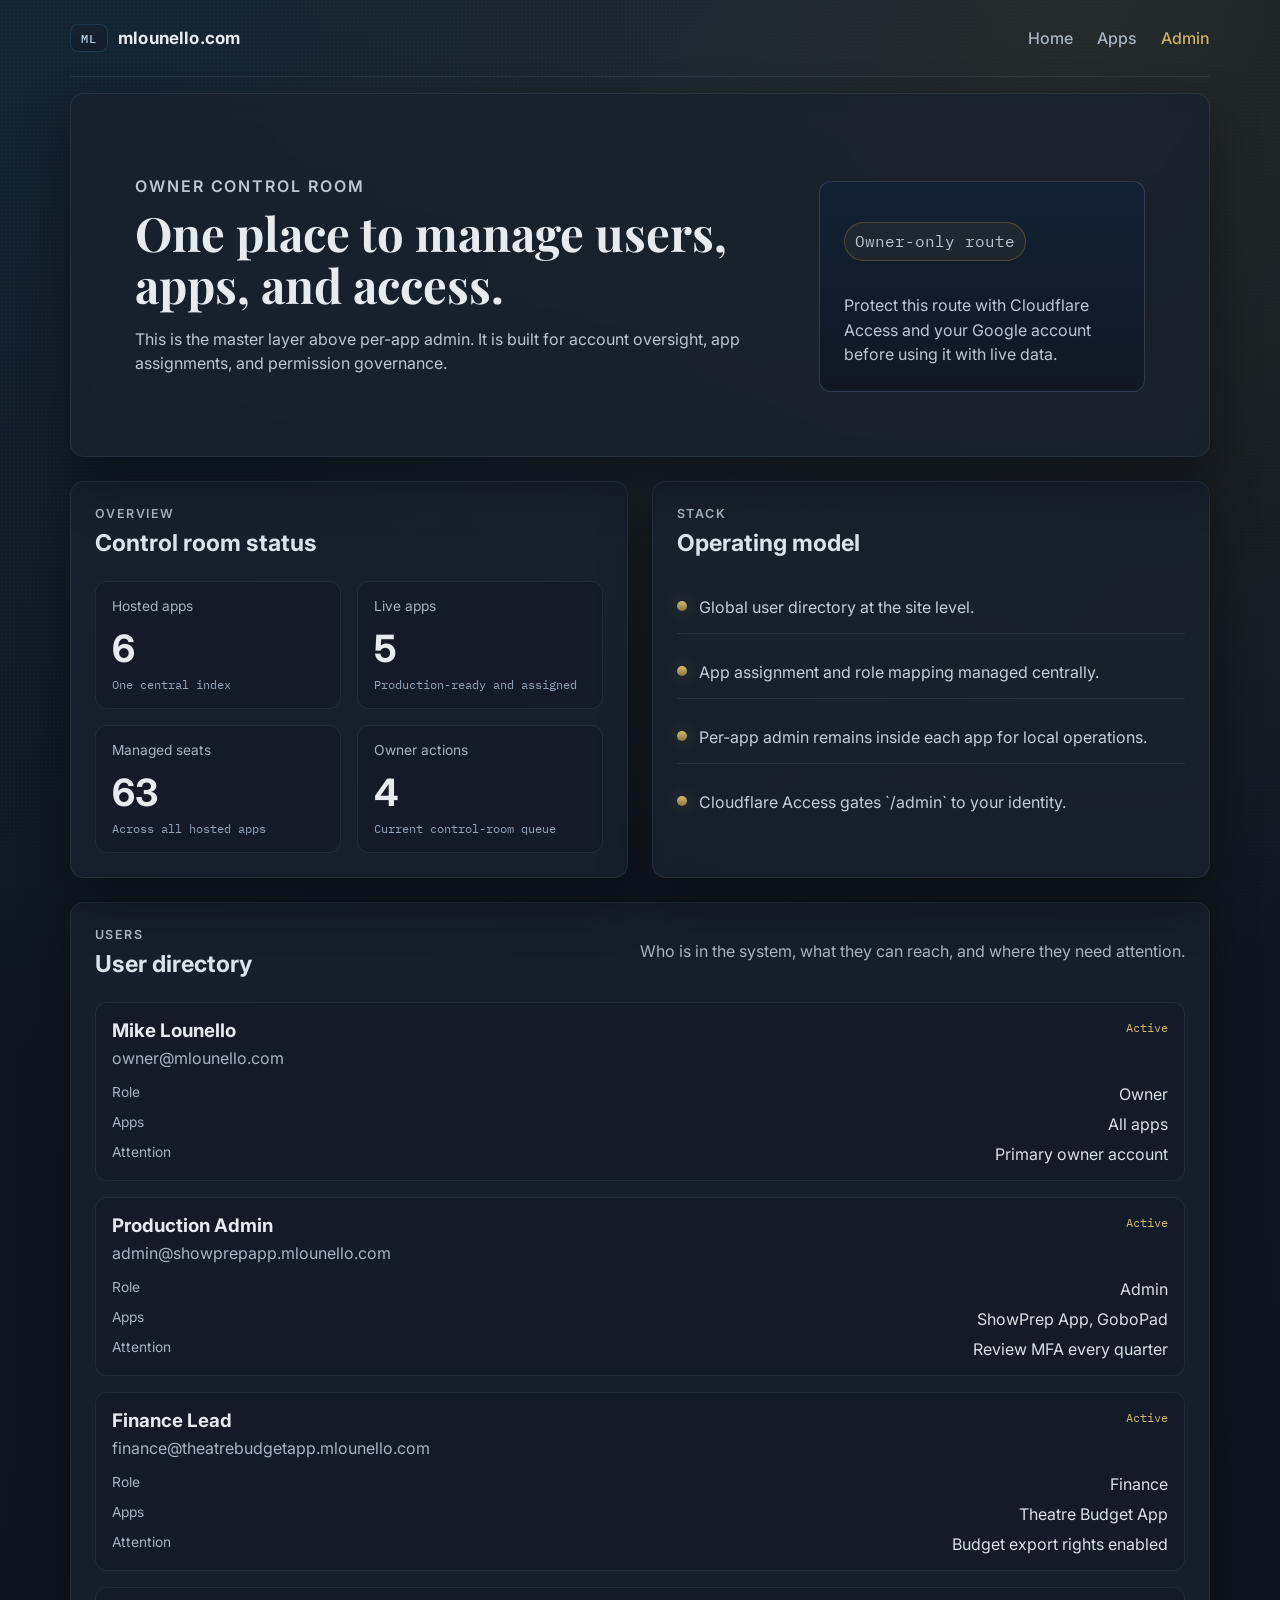
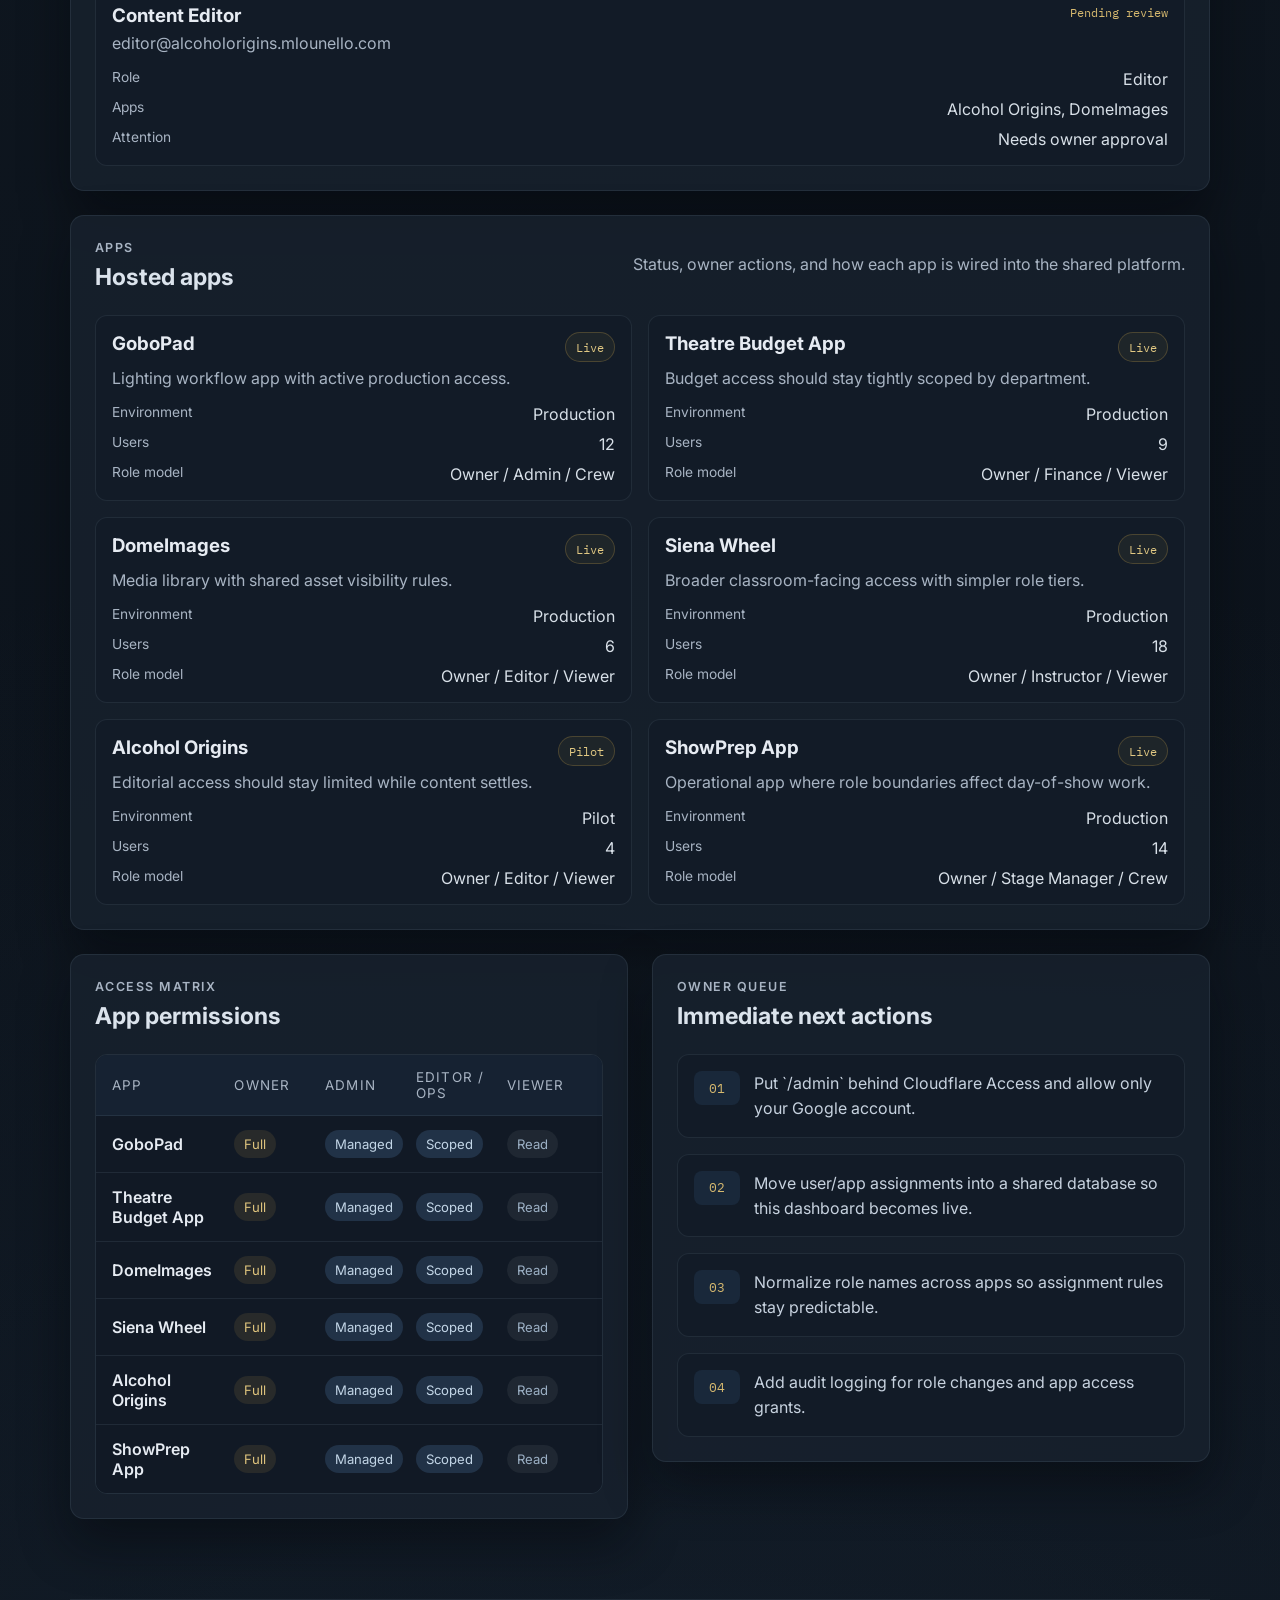
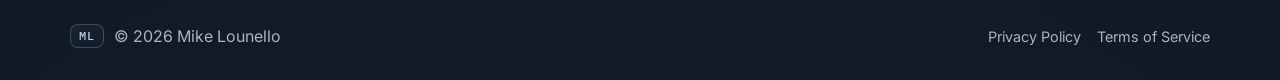
==== admin/index.html @ 7b151201 "updated admin homepage" ====
<!doctype html>
<html lang="en">
  <head>
    <meta charset="UTF-8" />
    <meta name="viewport" content="width=device-width, initial-scale=1.0" />
    <title>Owner Control Room | Mike Lounello</title>
    <meta
      name="description"
      content="Owner control room for user profiles, app assignments, and permissions across Mike Lounello apps."
    />
    <link rel="preconnect" href="https://fonts.googleapis.com" />
    <link rel="preconnect" href="https://fonts.gstatic.com" crossorigin />
    <link
      href="https://fonts.googleapis.com/css2?family=IBM+Plex+Mono:wght@400;500&family=Inter:wght@400;500;600;700&family=Playfair+Display:wght@500;600&display=swap"
      rel="stylesheet"
    />
    <link rel="stylesheet" href="/assets/styles.css" />
  </head>
  <body>
    <div class="noise-layer" aria-hidden="true"></div>
    <header class="site-header">
      <a class="brand" href="/">
        <span class="mark-plate" aria-hidden="true">ML</span>
        <span>mlounello.com</span>
      </a>
      <nav>
        <a href="/">Home</a>
        <a href="/apps">Apps</a>
        <a href="/admin" aria-current="page">Admin</a>
      </nav>
    </header>

    <main class="admin-main">
      <section class="admin-hero">
        <div>
          <p class="eyebrow">Owner control room</p>
          <h1>One place to manage users, apps, and access.</h1>
          <p class="hero-copy">
            This is the master layer above per-app admin. It is built for account oversight, app assignments, and permission governance.
          </p>
        </div>
        <div class="admin-lockup">
          <p class="status-chip">Owner-only route</p>
          <p class="admin-note">
            Protect this route with Cloudflare Access and your Google account before using it with live data.
          </p>
        </div>
      </section>

      <section class="admin-grid">
        <article class="admin-panel">
          <div class="panel-head">
            <div>
              <p class="eyebrow">Overview</p>
              <h2>Control room status</h2>
            </div>
          </div>
          <div id="adminMetrics" class="admin-metrics"></div>
        </article>

        <article class="admin-panel">
          <div class="panel-head">
            <div>
              <p class="eyebrow">Stack</p>
              <h2>Operating model</h2>
            </div>
          </div>
          <div class="admin-checklist">
            <div class="check-row">
              <span class="check-dot"></span>
              <p>Global user directory at the site level.</p>
            </div>
            <div class="check-row">
              <span class="check-dot"></span>
              <p>App assignment and role mapping managed centrally.</p>
            </div>
            <div class="check-row">
              <span class="check-dot"></span>
              <p>Per-app admin remains inside each app for local operations.</p>
            </div>
            <div class="check-row">
              <span class="check-dot"></span>
              <p>Cloudflare Access gates `/admin` to your identity.</p>
            </div>
          </div>
        </article>
      </section>

      <section class="admin-section">
        <div class="panel-head">
          <div>
            <p class="eyebrow">Users</p>
            <h2>User directory</h2>
          </div>
          <p class="section-copy">Who is in the system, what they can reach, and where they need attention.</p>
        </div>
        <div id="userDirectory" class="directory-list"></div>
      </section>

      <section class="admin-section">
        <div class="panel-head">
          <div>
            <p class="eyebrow">Apps</p>
            <h2>Hosted apps</h2>
          </div>
          <p class="section-copy">Status, owner actions, and how each app is wired into the shared platform.</p>
        </div>
        <div id="adminApps" class="admin-apps-grid"></div>
      </section>

      <section class="admin-grid admin-grid-wide">
        <article class="admin-panel">
          <div class="panel-head">
            <div>
              <p class="eyebrow">Access matrix</p>
              <h2>App permissions</h2>
            </div>
          </div>
          <div id="permissionMatrix" class="permission-matrix"></div>
        </article>

        <article class="admin-panel">
          <div class="panel-head">
            <div>
              <p class="eyebrow">Owner queue</p>
              <h2>Immediate next actions</h2>
            </div>
          </div>
          <div id="ownerQueue" class="owner-queue"></div>
        </article>
      </section>
    </main>

    <footer class="site-footer">
      <div class="footer-meta">
        <span class="mark-plate mark-plate-footer" aria-hidden="true">ML</span>
        <p>&copy; <span id="year"></span> Mike Lounello</p>
      </div>
      <div class="legal-links">
        <a href="/privacy">Privacy Policy</a>
        <a href="/terms">Terms of Service</a>
      </div>
    </footer>

    <script src="/assets/admin.js"></script>
  </body>
</html>
---- assets/styles.css ----
:root {
  --blue: #2b5572;
  --charcoal: #14181f;
  --white: #f6f7f9;
  --steel: #6b7280;
  --slate: #334155;
  --sneaker: #ffffff;
  --gold: #c9a24a;
  --success: #16a34a;
  --warning: #f59e0b;
  --critical: #dc2626;
  --neutral: #9ca3af;
  --bg-deep: #0b1119;
  --bg-mid: #101923;
  --surface: #18222ecf;
  --surface-strong: #1b2633;
  --line: #8ea0b51f;
  --line-strong: #8ea0b53d;
  --text-main: #e6ebf2;
  --text-muted: #a8b4c3;
  --radius-lg: 14px;
  --radius-md: 12px;
  --space-1: 8px;
  --space-2: 16px;
  --space-3: 24px;
  --space-4: 32px;
  --space-5: 48px;
  --shadow: 0 24px 50px #04070b7a;
}

* {
  box-sizing: border-box;
}

html,
body {
  margin: 0;
  padding: 0;
}

body {
  min-height: 100vh;
  color: var(--text-main);
  font-family: "Inter", sans-serif;
  background:
    radial-gradient(circle at 10% -10%, #2b557245 0%, #2b557200 36%),
    radial-gradient(circle at 86% 0%, #c9a24a1c 0%, #c9a24a00 28%),
    radial-gradient(circle at 50% 130%, #23374c80 0%, #23374c00 50%),
    linear-gradient(170deg, var(--bg-mid) 0%, var(--bg-deep) 100%);
  position: relative;
}

.noise-layer {
  position: fixed;
  inset: 0;
  pointer-events: none;
  opacity: 0.14;
  background-image:
    radial-gradient(#ffffff17 0.8px, transparent 0.8px),
    linear-gradient(130deg, #2b55720a, #ffffff00);
  background-size: 4px 4px, 100% 100%;
}

.site-header,
.site-footer,
.home-main,
.apps-main,
.admin-main {
  width: min(1140px, 92vw);
  margin: 0 auto;
  position: relative;
  z-index: 2;
}

.site-header {
  padding: var(--space-3) 0;
  display: flex;
  align-items: center;
  justify-content: space-between;
  border-bottom: 1px solid var(--line);
}

.brand {
  text-decoration: none;
  color: var(--text-main);
  font-weight: 700;
  font-size: 1.06rem;
  letter-spacing: 0.01em;
  display: inline-flex;
  align-items: center;
  gap: 10px;
}

.mark-plate {
  display: inline-flex;
  align-items: center;
  justify-content: center;
  min-width: 38px;
  height: 28px;
  padding: 0 8px;
  border-radius: 8px;
  border: 1px solid #2b557286;
  background:
    linear-gradient(160deg, #172333, #121c29),
    repeating-linear-gradient(90deg, #2b55721c 0 3px, #ffffff00 3px 6px);
  color: #b8d1e4;
  font-family: "IBM Plex Mono", monospace;
  font-size: 0.78rem;
  font-weight: 500;
  line-height: 1;
  letter-spacing: 0.08em;
}

nav {
  display: flex;
  gap: var(--space-3);
}

nav a {
  text-decoration: none;
  color: var(--text-muted);
  font-weight: 500;
}

nav a[aria-current="page"],
nav a:hover {
  color: #cfb067;
}

.home-main,
.apps-main,
.admin-main {
  padding: var(--space-2) 0 calc(var(--space-5) + var(--space-4));
}

.hero,
.apps-hero,
.admin-hero,
.feature-panel {
  background: var(--surface);
  border: 1px solid var(--line);
  border-radius: var(--radius-lg);
  box-shadow: var(--shadow);
  backdrop-filter: blur(8px);
}

.hero,
.apps-hero,
.admin-hero {
  padding: clamp(var(--space-4), 6vw, 64px);
}

.hero h1,
.apps-hero h1,
.admin-hero h1 {
  margin: var(--space-1) 0 0;
  max-width: 20ch;
  font-family: "Playfair Display", serif;
  font-size: clamp(2.1rem, 5vw, 2.95rem);
  line-height: 1.1;
  color: var(--text-main);
}

.eyebrow {
  margin: 0;
  color: var(--text-muted);
  font-size: 0.78rem;
  font-weight: 600;
  letter-spacing: 0.12em;
  text-transform: uppercase;
}

.hero-copy,
.apps-hero p,
.admin-hero p {
  margin-top: var(--space-2);
  max-width: 64ch;
  color: #bcc7d4;
  font-size: 1rem;
  line-height: 1.55;
}

.admin-hero {
  display: grid;
  grid-template-columns: minmax(0, 2fr) minmax(280px, 1fr);
  gap: var(--space-4);
  align-items: end;
}

.admin-lockup {
  padding: var(--space-3);
  background:
    linear-gradient(180deg, #122133, #101824),
    repeating-linear-gradient(90deg, #2b557214 0 6px, #ffffff00 6px 12px);
  border: 1px solid var(--line-strong);
  border-radius: var(--radius-md);
}

.status-chip {
  display: inline-flex;
  align-items: center;
  width: fit-content;
  padding: 6px 10px;
  border: 1px solid #c9a24a42;
  border-radius: 999px;
  color: #e2c983;
  background: #c9a24a12;
  font-family: "IBM Plex Mono", monospace;
  font-size: 0.78rem;
}

.admin-note,
.section-copy {
  margin: 12px 0 0;
  color: var(--text-muted);
  line-height: 1.6;
}

.hero-actions {
  margin-top: var(--space-3);
  display: flex;
  flex-wrap: wrap;
  gap: var(--space-2);
}

.btn {
  text-decoration: none;
  border-radius: 999px;
  padding: 12px 18px;
  font-weight: 600;
}

.btn-primary {
  color: var(--sneaker);
  background: linear-gradient(125deg, #2f5e80, var(--blue));
}

.btn-ghost {
  border: 1px solid var(--line-strong);
  color: var(--text-main);
  background: #ffffff0f;
}

.feature-panel {
  margin-top: var(--space-4);
  padding: clamp(var(--space-3), 4vw, 40px);
}

.feature-panel h2 {
  margin: 0;
  color: #d3dde8;
  font-size: clamp(1.5rem, 2vw, 1.75rem);
  font-weight: 700;
}

.feature-grid {
  margin-top: var(--space-2);
  display: grid;
  grid-template-columns: repeat(3, minmax(0, 1fr));
  gap: var(--space-2);
}

.feature-grid article {
  padding: var(--space-2);
  background: var(--surface-strong);
  border: 1px solid var(--line);
  border-radius: var(--radius-md);
}

.feature-grid h3 {
  margin: 0;
  color: #8ab4d2;
  font-size: 1.1rem;
}

.feature-grid p {
  margin: 10px 0 0;
  color: var(--text-muted);
}

.apps-grid {
  margin-top: var(--space-3);
  display: grid;
  grid-template-columns: repeat(2, minmax(0, 1fr));
  gap: var(--space-3);
}

.app-card {
  background: var(--surface);
  border: 1px solid var(--line);
  border-radius: var(--radius-lg);
  padding: var(--space-3);
  box-shadow: var(--shadow);
}

.app-head {
  display: flex;
  align-items: center;
  justify-content: space-between;
  gap: var(--space-2);
}

.app-head h2 {
  margin: 0;
  color: var(--text-main);
  font-size: 1.18rem;
  font-weight: 700;
}

.launch-link {
  text-decoration: none;
  color: #d6b96f;
  font-weight: 600;
  white-space: nowrap;
}

.launch-link:hover {
  color: #e7ce8c;
}

.app-copy {
  margin: 10px 0 14px;
  color: #bcc7d4;
  font-size: 0.97rem;
}

.preview-shell {
  position: relative;
  aspect-ratio: 16 / 10;
  overflow: hidden;
  border-radius: 12px;
  border: 1px solid var(--line);
  background: #0e151d;
}

.preview-frame {
  position: absolute;
  inset: 0;
  width: 1600px;
  height: 900px;
  border: 0;
  transform-origin: top left;
  pointer-events: none;
}

.preview-link {
  position: absolute;
  inset: 0;
  z-index: 2;
}

.preview-link:hover {
  box-shadow: inset 0 0 0 2px #2b557272;
}

.app-route {
  margin: 10px 0 0;
  color: var(--text-muted);
  font-size: 0.8rem;
  font-family: "IBM Plex Mono", monospace;
}

.admin-grid {
  margin-top: var(--space-3);
  display: grid;
  grid-template-columns: repeat(2, minmax(0, 1fr));
  gap: var(--space-3);
}

.admin-grid-wide {
  align-items: start;
}

.admin-panel,
.admin-section {
  background: var(--surface);
  border: 1px solid var(--line);
  border-radius: var(--radius-lg);
  box-shadow: var(--shadow);
}

.admin-panel {
  padding: var(--space-3);
}

.admin-section {
  margin-top: var(--space-3);
  padding: var(--space-3);
}

.panel-head {
  display: flex;
  justify-content: space-between;
  gap: var(--space-3);
  align-items: start;
}

.panel-head h2 {
  margin: 8px 0 0;
  color: #dbe3ec;
  font-size: 1.45rem;
}

.admin-metrics {
  margin-top: var(--space-3);
  display: grid;
  grid-template-columns: repeat(2, minmax(0, 1fr));
  gap: var(--space-2);
}

.metric-card {
  padding: var(--space-2);
  border: 1px solid var(--line);
  border-radius: var(--radius-md);
  background: #121b27;
}

.metric-label,
.metric-helper {
  margin: 0;
}

.metric-label {
  color: var(--text-muted);
  font-size: 0.86rem;
}

.metric-value {
  margin: 12px 0 6px;
  color: var(--text-main);
  font-size: clamp(1.8rem, 3vw, 2.35rem);
  font-weight: 700;
}

.metric-helper {
  color: #94a4b9;
  font-family: "IBM Plex Mono", monospace;
  font-size: 0.74rem;
}

.admin-checklist {
  margin-top: var(--space-3);
  display: grid;
  gap: 12px;
}

.check-row {
  display: flex;
  gap: 12px;
  align-items: start;
  padding: 14px 0;
  border-bottom: 1px solid var(--line);
}

.check-row:last-child {
  border-bottom: 0;
}

.check-row p {
  margin: 0;
  color: #c3cedc;
  line-height: 1.5;
}

.check-dot {
  width: 10px;
  height: 10px;
  margin-top: 6px;
  border-radius: 999px;
  background: linear-gradient(180deg, #d6b96f, #8c7540);
  box-shadow: 0 0 16px #c9a24a4f;
}

.directory-list,
.admin-apps-grid {
  margin-top: var(--space-3);
  display: grid;
  gap: var(--space-2);
}

.directory-card,
.hosted-app-card {
  padding: var(--space-2);
  background: #121b27;
  border: 1px solid var(--line);
  border-radius: var(--radius-md);
}

.directory-head,
.hosted-app-head {
  display: flex;
  justify-content: space-between;
  gap: var(--space-2);
  align-items: start;
}

.directory-head h3,
.hosted-app-head h3 {
  margin: 0;
  color: var(--text-main);
}

.directory-email,
.hosted-app-note {
  margin: 6px 0 0;
  color: var(--text-muted);
}

.directory-status {
  color: #d6b96f;
  font-family: "IBM Plex Mono", monospace;
  font-size: 0.78rem;
}

.directory-meta,
.hosted-app-meta {
  margin-top: var(--space-2);
  display: grid;
  gap: 10px;
}

.directory-meta p,
.hosted-app-meta p {
  margin: 0;
  display: flex;
  justify-content: space-between;
  gap: var(--space-2);
  color: #d8e0e8;
}

.directory-meta span,
.hosted-app-meta span {
  color: var(--text-muted);
  font-size: 0.86rem;
}

.admin-apps-grid {
  grid-template-columns: repeat(2, minmax(0, 1fr));
}

.permission-matrix {
  margin-top: var(--space-3);
  overflow: hidden;
  border: 1px solid var(--line);
  border-radius: var(--radius-md);
}

.matrix-row {
  display: grid;
  grid-template-columns: 1.4fr repeat(4, minmax(0, 1fr));
  gap: 12px;
  align-items: center;
  padding: 14px 16px;
  background: #111925;
  border-bottom: 1px solid var(--line);
}

.matrix-row:last-child {
  border-bottom: 0;
}

.matrix-head {
  background: #162232;
  color: var(--text-muted);
  font-size: 0.84rem;
  text-transform: uppercase;
  letter-spacing: 0.08em;
}

.matrix-app {
  color: var(--text-main);
  font-weight: 600;
}

.matrix-pill {
  display: inline-flex;
  justify-content: center;
  width: fit-content;
  padding: 6px 10px;
  border-radius: 999px;
  background: #213247;
  color: #c3d6e7;
  font-size: 0.82rem;
}

.matrix-pill.is-strong {
  background: #c9a24a1f;
  color: #e0c57e;
}

.matrix-pill.is-muted {
  background: #1f2732;
  color: #9cb0c5;
}

.owner-queue {
  margin-top: var(--space-3);
  display: grid;
  gap: var(--space-2);
}

.queue-item {
  display: grid;
  grid-template-columns: 46px 1fr;
  gap: 14px;
  align-items: start;
  padding: var(--space-2);
  border: 1px solid var(--line);
  border-radius: var(--radius-md);
  background: #121b27;
}

.queue-item p {
  margin: 0;
  color: #c7d2df;
  line-height: 1.55;
}

.queue-index {
  display: inline-flex;
  justify-content: center;
  align-items: center;
  height: 34px;
  border-radius: 8px;
  background: #19283a;
  color: #d6b96f;
  font-family: "IBM Plex Mono", monospace;
  font-size: 0.82rem;
}

.site-footer {
  padding: var(--space-3) 0 var(--space-4);
  color: var(--text-muted);
  border-top: 1px solid var(--line);
  display: flex;
  align-items: center;
  justify-content: space-between;
  gap: var(--space-2);
  flex-wrap: wrap;
}

.footer-meta {
  display: inline-flex;
  align-items: center;
  gap: 10px;
}

.footer-meta p {
  margin: 0;
}

.mark-plate-footer {
  min-width: 34px;
  height: 24px;
  font-size: 0.72rem;
  border-color: #73859a70;
}

.legal-links {
  display: inline-flex;
  align-items: center;
  gap: var(--space-2);
}

.legal-links a {
  color: var(--text-muted);
  text-decoration: none;
  font-size: 0.9rem;
}

.legal-links a:hover,
.legal-links a[aria-current="page"] {
  color: #cfb067;
}

.legal-main {
  width: min(860px, 92vw);
  margin: 0 auto;
  padding: var(--space-2) 0 calc(var(--space-5) + var(--space-4));
  position: relative;
  z-index: 2;
}

.legal-panel {
  background: var(--surface);
  border: 1px solid var(--line);
  border-radius: var(--radius-lg);
  box-shadow: var(--shadow);
  padding: clamp(var(--space-4), 5vw, 56px);
}

.legal-panel h1 {
  margin: var(--space-1) 0 0;
  font-family: "Playfair Display", serif;
  font-size: clamp(2rem, 4.8vw, 2.7rem);
}

.legal-updated {
  margin-top: 10px;
  color: var(--text-muted);
  font-family: "IBM Plex Mono", monospace;
  font-size: 0.8rem;
}

.legal-panel h2 {
  margin: var(--space-3) 0 8px;
  color: #d3dde8;
  font-size: 1.15rem;
}

.legal-panel p {
  margin: 0;
  color: #bcc7d4;
  line-height: 1.6;
}

.legal-panel a {
  color: #d6b96f;
}

@media (max-width: 980px) {
  .apps-grid,
  .feature-grid,
  .admin-grid,
  .admin-apps-grid,
  .admin-metrics {
    grid-template-columns: 1fr;
  }

  .admin-hero,
  .matrix-row {
    grid-template-columns: 1fr;
  }

  .legal-links {
    width: 100%;
  }
}
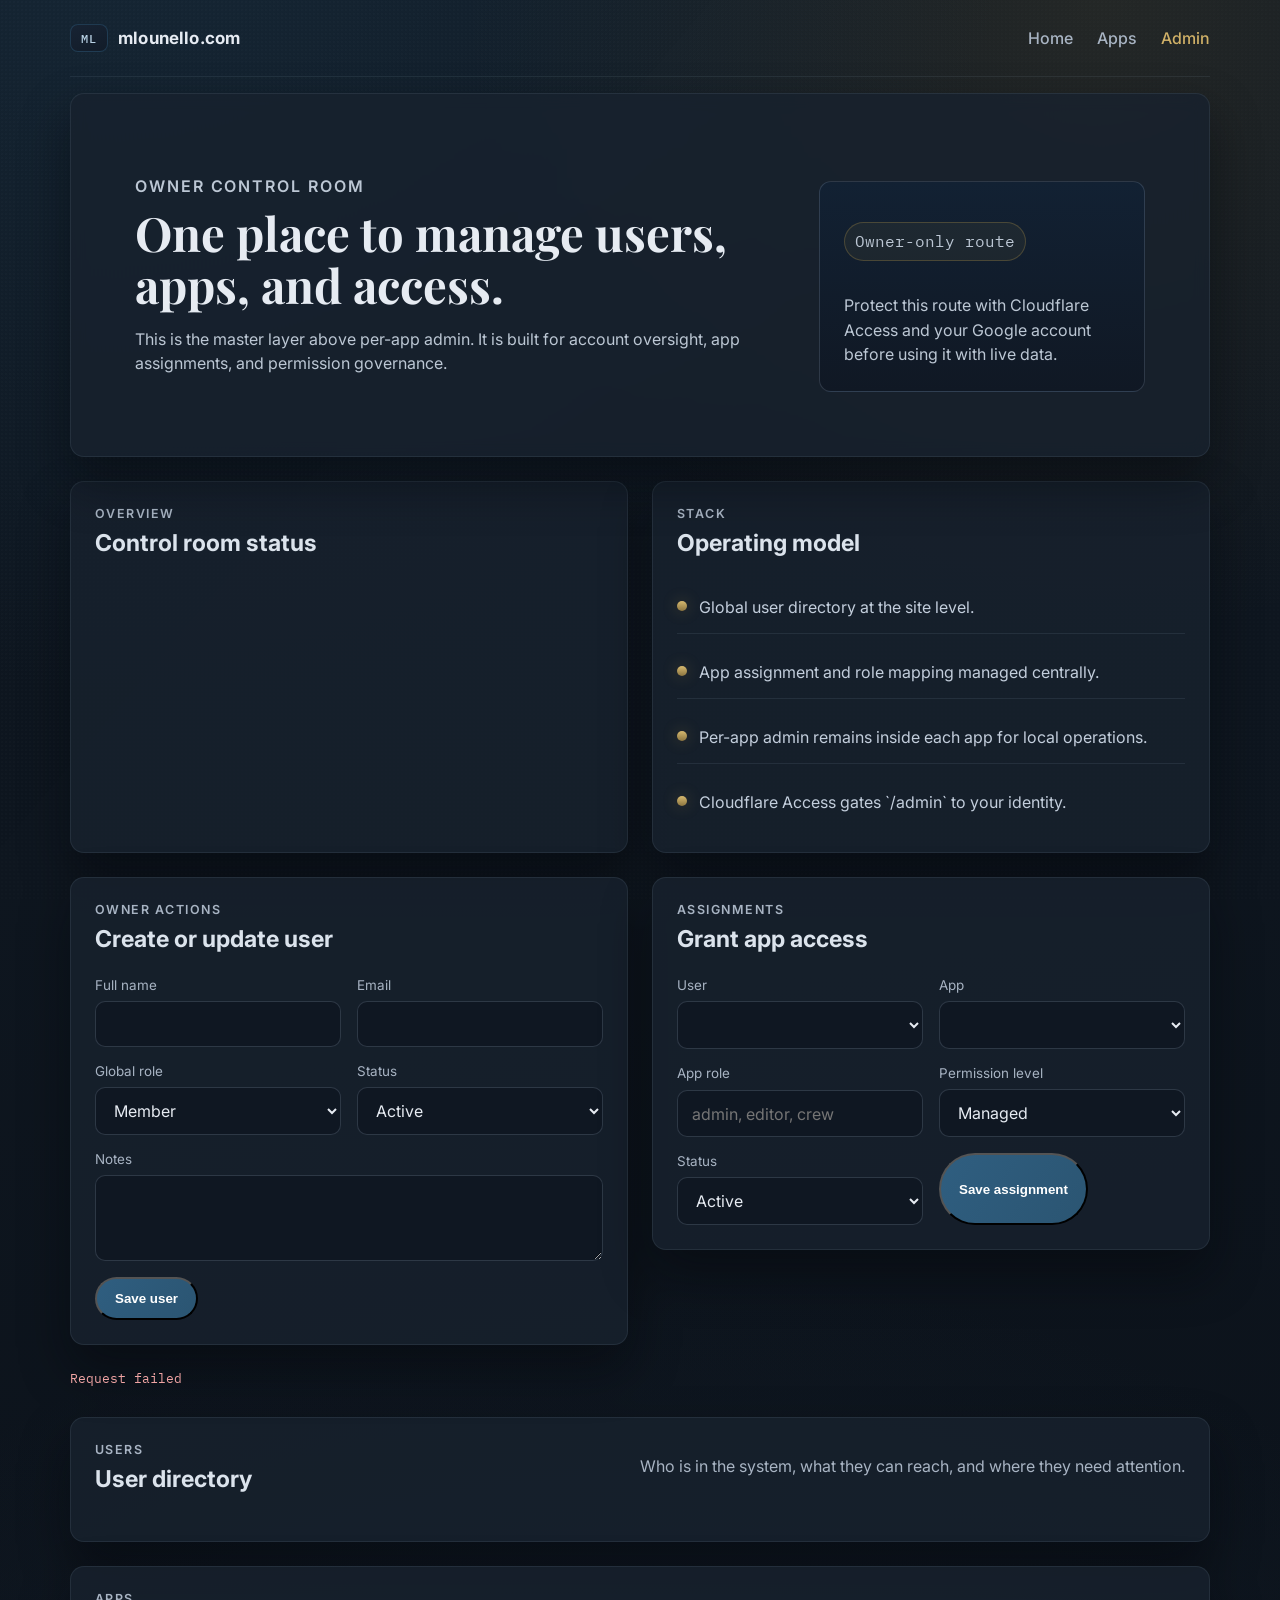
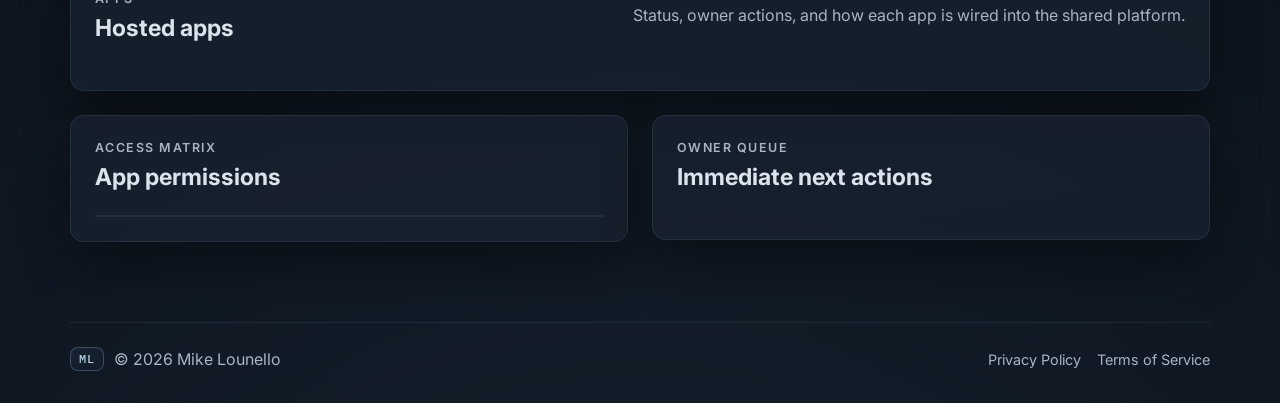
==== commit 33ec75a3: "Updated Admin Page" ====
--- a/admin/index.html
+++ b/admin/index.html
@@ -86,6 +86,92 @@
         </article>
       </section>
 
+      <section class="admin-grid admin-grid-wide">
+        <article class="admin-panel">
+          <div class="panel-head">
+            <div>
+              <p class="eyebrow">Owner actions</p>
+              <h2>Create or update user</h2>
+            </div>
+          </div>
+          <form id="userForm" class="admin-form">
+            <label>
+              <span>Full name</span>
+              <input id="fullName" name="fullName" type="text" required />
+            </label>
+            <label>
+              <span>Email</span>
+              <input id="email" name="email" type="email" required />
+            </label>
+            <label>
+              <span>Global role</span>
+              <select id="globalRole" name="globalRole">
+                <option value="owner">Owner</option>
+                <option value="admin">Admin</option>
+                <option value="member" selected>Member</option>
+                <option value="viewer">Viewer</option>
+              </select>
+            </label>
+            <label>
+              <span>Status</span>
+              <select id="accountStatus" name="accountStatus">
+                <option value="active" selected>Active</option>
+                <option value="pending_review">Pending review</option>
+                <option value="suspended">Suspended</option>
+              </select>
+            </label>
+            <label class="admin-form-wide">
+              <span>Notes</span>
+              <textarea id="userNotes" name="notes" rows="3"></textarea>
+            </label>
+            <button class="btn btn-primary" type="submit">Save user</button>
+          </form>
+        </article>
+
+        <article class="admin-panel">
+          <div class="panel-head">
+            <div>
+              <p class="eyebrow">Assignments</p>
+              <h2>Grant app access</h2>
+            </div>
+          </div>
+          <form id="assignmentForm" class="admin-form">
+            <label>
+              <span>User</span>
+              <select id="assignmentUser" name="userId" required></select>
+            </label>
+            <label>
+              <span>App</span>
+              <select id="assignmentApp" name="appId" required></select>
+            </label>
+            <label>
+              <span>App role</span>
+              <input id="appRole" name="appRole" type="text" placeholder="admin, editor, crew" required />
+            </label>
+            <label>
+              <span>Permission level</span>
+              <select id="permissionLevel" name="permissionLevel">
+                <option value="full">Full</option>
+                <option value="managed" selected>Managed</option>
+                <option value="scoped">Scoped</option>
+                <option value="read">Read</option>
+              </select>
+            </label>
+            <label>
+              <span>Status</span>
+              <select id="membershipStatus" name="membershipStatus">
+                <option value="active" selected>Active</option>
+                <option value="pending_review">Pending review</option>
+                <option value="revoked">Revoked</option>
+              </select>
+            </label>
+            <button class="btn btn-primary" type="submit">Save assignment</button>
+          </form>
+        </article>
+      </section>
+
+      <section id="adminFlash" class="admin-flash" aria-live="polite"></section>
+
       <section class="admin-section">
         <div class="panel-head">
           <div>
--- a/assets/styles.css
+++ b/assets/styles.css
@@ -444,6 +444,63 @@
   gap: 12px;
 }
 
+.admin-form {
+  margin-top: var(--space-3);
+  display: grid;
+  grid-template-columns: repeat(2, minmax(0, 1fr));
+  gap: var(--space-2);
+}
+
+.admin-form label {
+  display: grid;
+  gap: 8px;
+}
+
+.admin-form span {
+  color: var(--text-muted);
+  font-size: 0.84rem;
+}
+
+.admin-form input,
+.admin-form select,
+.admin-form textarea {
+  width: 100%;
+  border: 1px solid var(--line-strong);
+  border-radius: 10px;
+  background: #0f1722;
+  color: var(--text-main);
+  padding: 12px 14px;
+  font: inherit;
+}
+
+.admin-form textarea {
+  resize: vertical;
+}
+
+.admin-form-wide {
+  grid-column: 1 / -1;
+}
+
+.admin-form button {
+  width: fit-content;
+}
+
+.admin-flash {
+  min-height: 24px;
+  margin-top: var(--space-3);
+  color: var(--text-muted);
+  font-family: "IBM Plex Mono", monospace;
+  font-size: 0.84rem;
+}
+
+.admin-flash.is-success {
+  color: #8fd3a5;
+}
+
+.admin-flash.is-error {
+  color: #f0a4a4;
+}
+
 .check-row {
   display: flex;
   gap: 12px;
@@ -723,7 +780,8 @@
   .feature-grid,
   .admin-grid,
   .admin-apps-grid,
-  .admin-metrics {
+  .admin-metrics,
+  .admin-form {
     grid-template-columns: 1fr;
   }
 
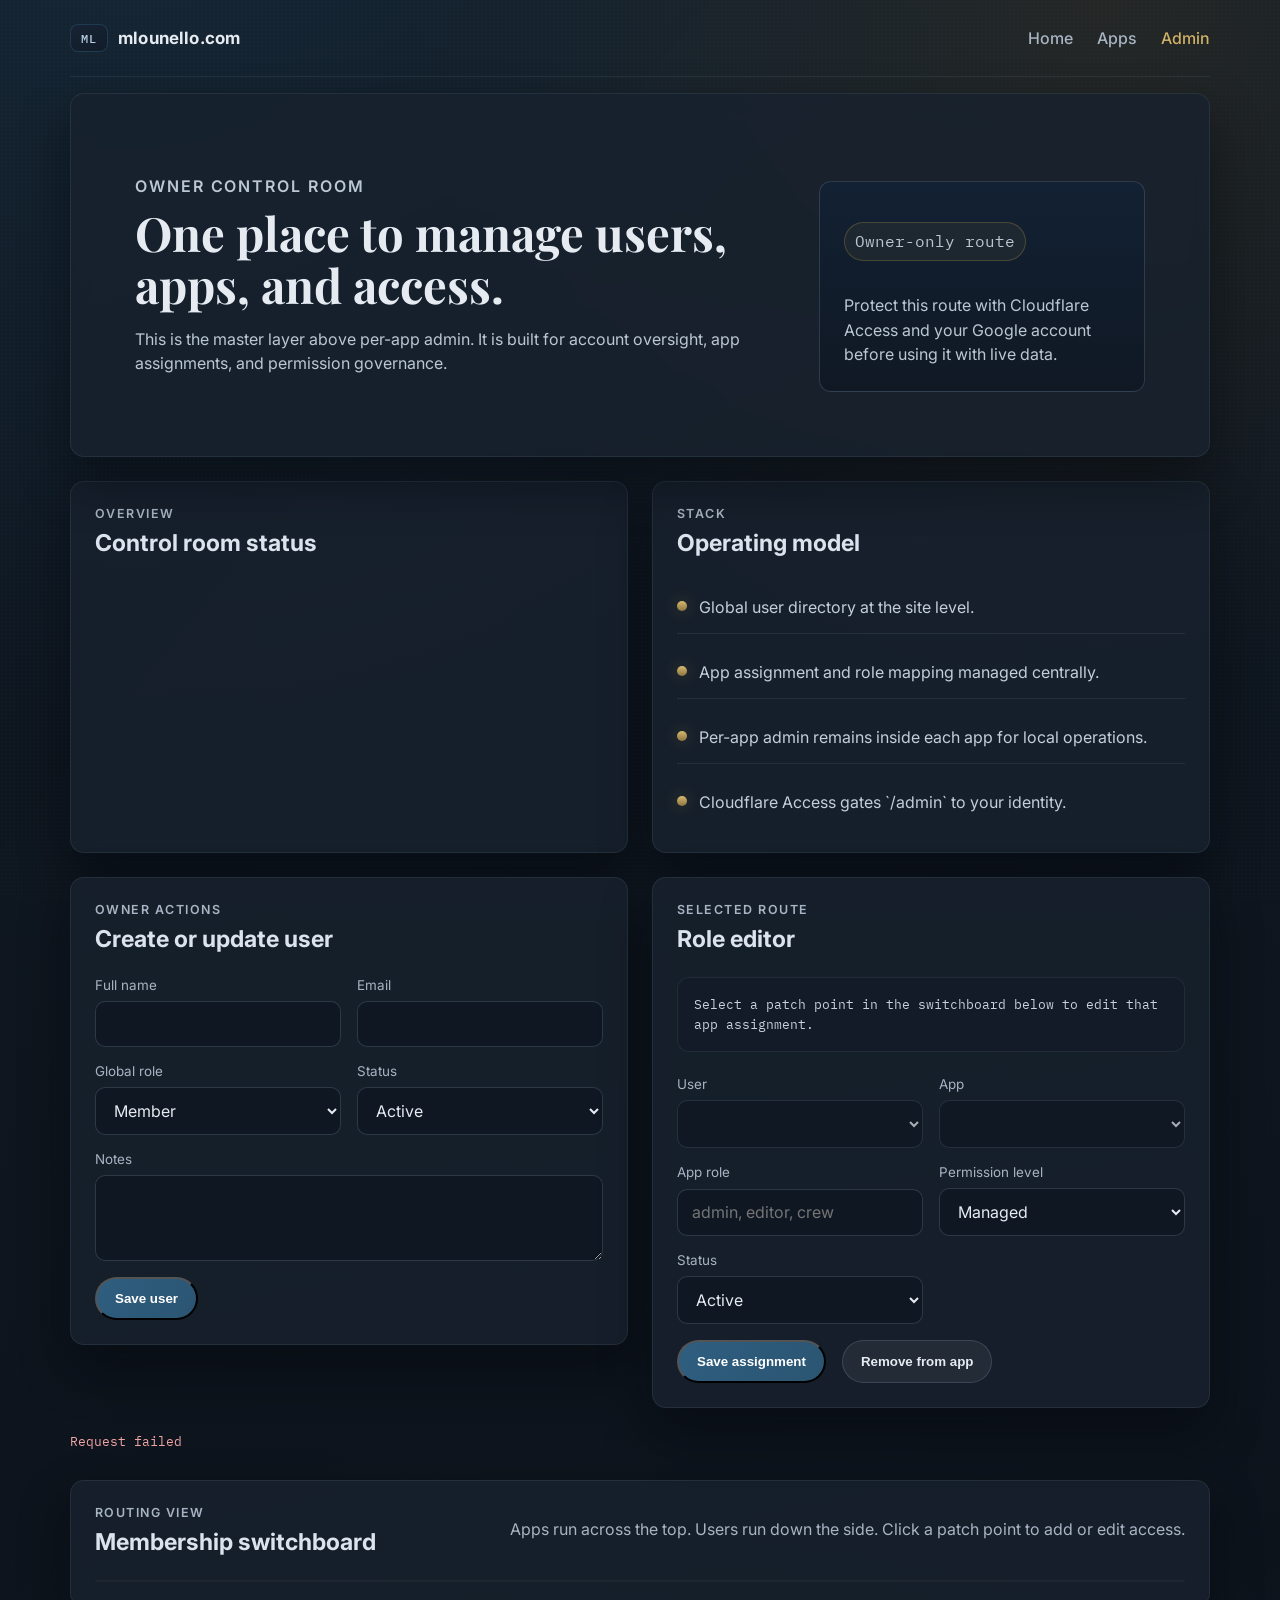
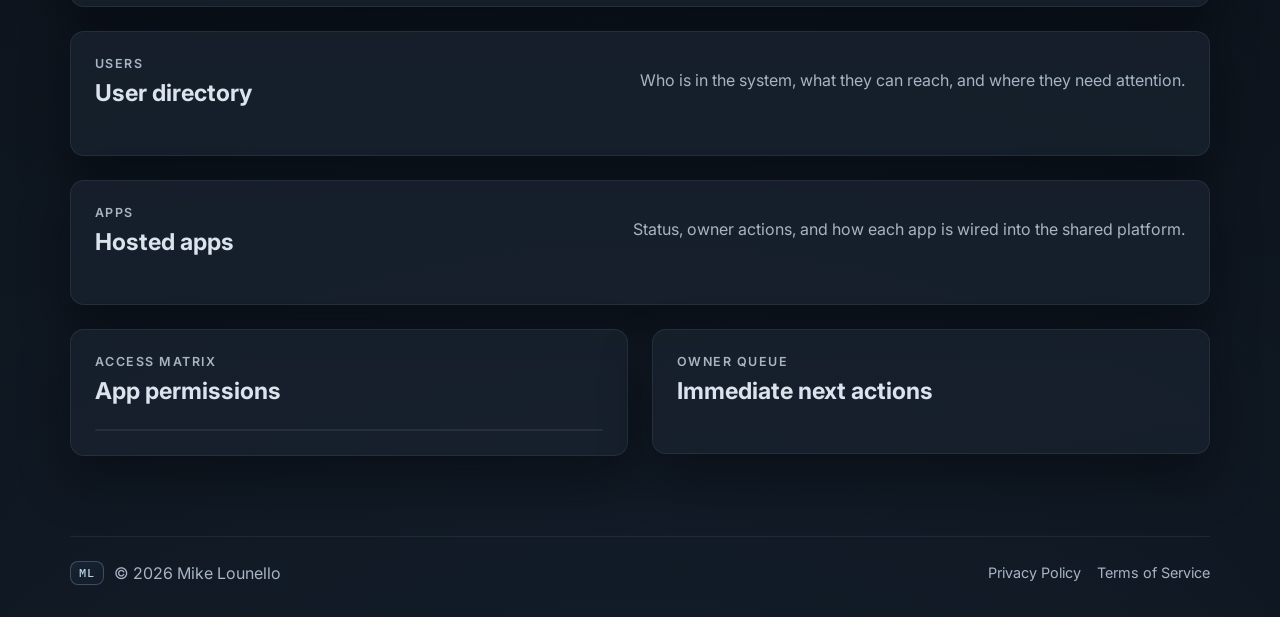
==== commit 5d2948e4: "updated sync" ====
--- a/admin/index.html
+++ b/admin/index.html
@@ -131,18 +131,21 @@
         <article class="admin-panel">
           <div class="panel-head">
             <div>
-              <p class="eyebrow">Assignments</p>
-              <h2>Grant app access</h2>
-            </div>
+              <p class="eyebrow">Selected route</p>
+              <h2>Role editor</h2>
+            </div>
+          </div>
+          <div id="selectedMembershipSummary" class="selection-summary">
+            Select a patch point in the switchboard below to edit that app assignment.
           </div>
           <form id="assignmentForm" class="admin-form">
             <label>
               <span>User</span>
-              <select id="assignmentUser" name="userId" required></select>
+              <select id="assignmentUser" name="userId" required disabled></select>
             </label>
             <label>
               <span>App</span>
-              <select id="assignmentApp" name="appId" required></select>
+              <select id="assignmentApp" name="appId" required disabled></select>
             </label>
             <label>
               <span>App role</span>
@@ -165,12 +168,26 @@
                 <option value="revoked">Revoked</option>
               </select>
             </label>
-            <button class="btn btn-primary" type="submit">Save assignment</button>
+            <div class="form-actions admin-form-wide">
+              <button class="btn btn-primary" type="submit">Save assignment</button>
+              <button id="removeAssignmentButton" class="btn btn-ghost" type="button">Remove from app</button>
+            </div>
           </form>
         </article>
       </section>
 
       <section id="adminFlash" class="admin-flash" aria-live="polite"></section>
+
+      <section class="admin-section">
+        <div class="panel-head">
+          <div>
+            <p class="eyebrow">Routing view</p>
+            <h2>Membership switchboard</h2>
+          </div>
+          <p class="section-copy">Apps run across the top. Users run down the side. Click a patch point to add or edit access.</p>
+        </div>
+        <div id="switchboard" class="switchboard"></div>
+      </section>
 
       <section class="admin-section">
         <div class="panel-head">
--- a/assets/styles.css
+++ b/assets/styles.css
@@ -485,6 +485,24 @@
   width: fit-content;
 }
 
+.form-actions {
+  display: flex;
+  gap: var(--space-2);
+  flex-wrap: wrap;
+}
+
+.selection-summary {
+  margin-top: var(--space-3);
+  padding: var(--space-2);
+  border: 1px solid var(--line);
+  border-radius: var(--radius-md);
+  background: #121b27;
+  color: #c7d2df;
+  font-family: "IBM Plex Mono", monospace;
+  font-size: 0.84rem;
+  line-height: 1.5;
+}
+
 .admin-flash {
   min-height: 24px;
   margin-top: var(--space-3);
@@ -589,6 +607,120 @@
 .hosted-app-meta span {
   color: var(--text-muted);
   font-size: 0.86rem;
+}
+
+.switchboard {
+  margin-top: var(--space-3);
+  border: 1px solid var(--line);
+  border-radius: var(--radius-md);
+  overflow: auto;
+  background: #0f151e;
+}
+
+.switchboard-head {
+  display: grid;
+  grid-template-columns: 240px minmax(0, 1fr);
+  min-width: max-content;
+  border-bottom: 1px solid var(--line);
+  background: #121c29;
+}
+
+.switchboard-corner {
+  padding: 16px;
+  color: var(--text-muted);
+  font-family: "IBM Plex Mono", monospace;
+  font-size: 0.82rem;
+  text-transform: uppercase;
+  letter-spacing: 0.08em;
+}
+
+.switchboard-apps,
+.switchboard-row {
+  display: grid;
+  grid-auto-flow: column;
+  grid-auto-columns: 64px;
+}
+
+.switchboard-app {
+  min-height: 150px;
+  padding: 12px 10px;
+  border-left: 1px solid var(--line);
+  display: flex;
+  justify-content: center;
+  align-items: flex-end;
+}
+
+.switchboard-app span {
+  writing-mode: vertical-rl;
+  transform: rotate(180deg);
+  color: #d6e0ea;
+  font-size: 0.8rem;
+  letter-spacing: 0.02em;
+}
+
+.switchboard-user {
+  display: grid;
+  grid-template-columns: 240px minmax(0, 1fr);
+  min-width: max-content;
+  border-bottom: 1px solid var(--line);
+}
+
+.switchboard-user:last-child {
+  border-bottom: 0;
+}
+
+.switchboard-user-name {
+  padding: 14px 16px;
+  display: grid;
+  gap: 4px;
+  background: #121b27;
+  border-right: 1px solid var(--line);
+}
+
+.switchboard-user-name strong {
+  color: var(--text-main);
+}
+
+.switchboard-user-name span {
+  color: var(--text-muted);
+  font-size: 0.82rem;
+}
+
+.patch-point {
+  width: 64px;
+  height: 56px;
+  display: inline-flex;
+  justify-content: center;
+  align-items: center;
+  background:
+    linear-gradient(180deg, #141d29, #10161f),
+    repeating-linear-gradient(90deg, #ffffff04 0 1px, #00000000 1px 64px);
+  border: 0;
+  border-left: 1px solid var(--line);
+  cursor: pointer;
+  transition: background 120ms ease, transform 120ms ease;
+}
+
+.patch-point:hover {
+  background: #182434;
+}
+
+.patch-point.is-selected {
+  background: #16384b;
+}
+
+.patch-point.is-active .patch-core {
+  background: linear-gradient(180deg, #27d176, #118f4b);
+  box-shadow: 0 0 0 2px #0d131a, 0 0 18px #27d17673;
+}
+
+.patch-core {
+  width: 16px;
+  height: 16px;
+  border-radius: 999px;
+  border: 2px solid #6d7d8f;
+  background: #1f2a36;
+  box-shadow: inset 0 0 0 2px #10161f;
 }
 
 .admin-apps-grid {
@@ -790,6 +922,20 @@
     grid-template-columns: 1fr;
   }
 
+  .switchboard-head,
+  .switchboard-user {
+    grid-template-columns: 180px minmax(0, 1fr);
+  }
+
+  .switchboard-apps,
+  .switchboard-row {
+    grid-auto-columns: 56px;
+  }
+
+  .patch-point {
+    width: 56px;
+  }
+
   .legal-links {
     width: 100%;
   }
